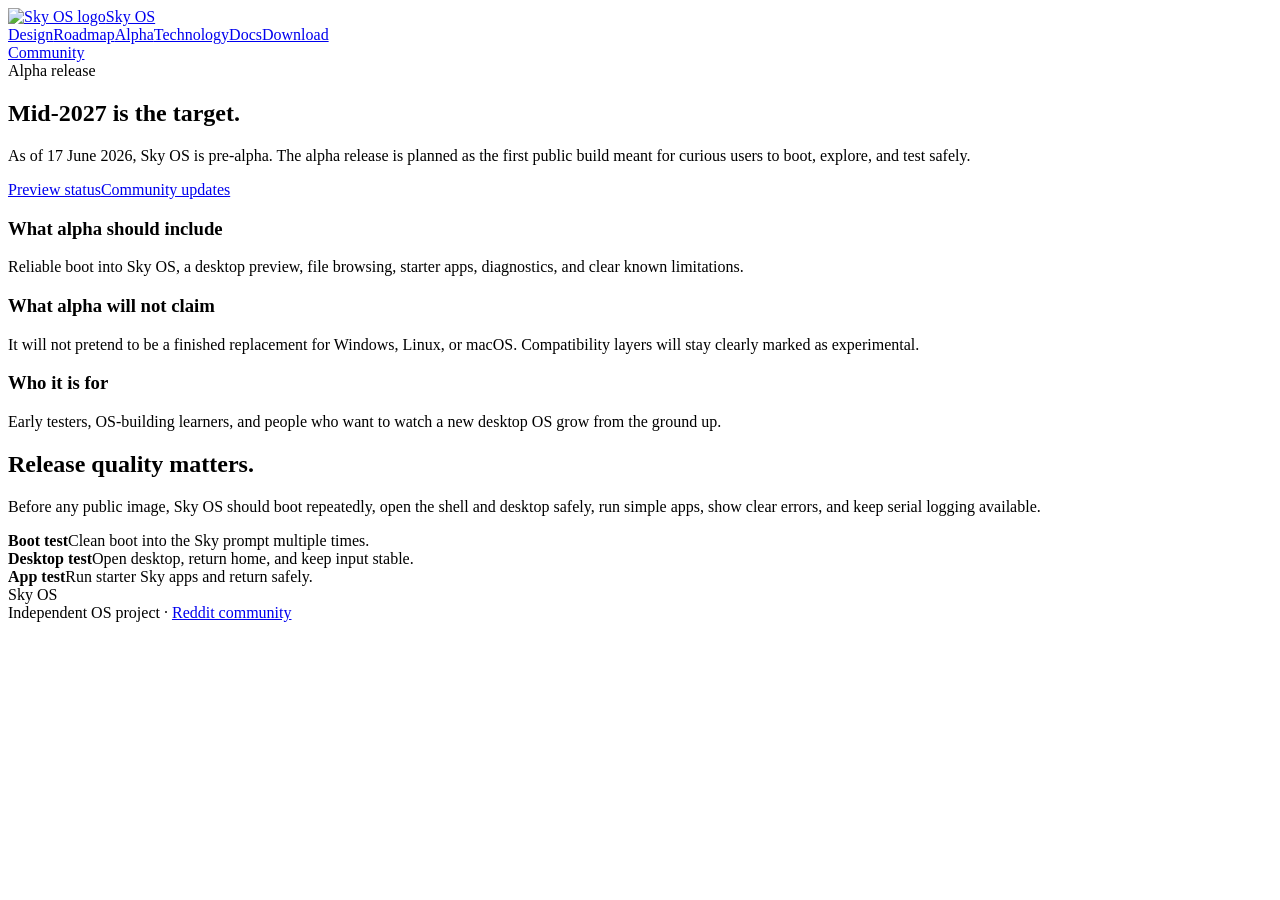
==== alpha.html @ d3cbd20b "Add files via upload" ====
<!doctype html><html lang="en"><head><meta charset="utf-8"><meta name="viewport" content="width=device-width,initial-scale=1"><title>Sky OS — Alpha</title><link rel="stylesheet" href="assets/style.css"></head><body><nav class="nav"><div class="nav-inner"><a class="brand" href="index.html"><img src="assets/sky-os-logo.png" alt="Sky OS logo"><span>Sky OS</span></a><div class="nav-links"><a href="design.html">Design</a><a href="roadmap.html">Roadmap</a><a href="alpha.html">Alpha</a><a href="technology.html">Technology</a><a href="docs.html">Docs</a><a href="download.html">Download</a></div><a class="nav-cta" href="https://www.reddit.com/r/Sky_os_development/">Community</a></div></nav><main class="page">
<section class="section hero"><div class="eyebrow">Alpha release</div><h1>Mid‑2027 is the target.</h1><p>As of 17 June 2026, Sky OS is pre‑alpha. The alpha release is planned as the first public build meant for curious users to boot, explore, and test safely.</p><div class="actions"><a class="button" href="download.html">Preview status</a><a class="button secondary" href="https://www.reddit.com/r/Sky_os_development/">Community updates</a></div></section>
<section class="section"><div class="grid"><div class="card"><h3>What alpha should include</h3><p>Reliable boot into Sky OS, a desktop preview, file browsing, starter apps, diagnostics, and clear known limitations.</p></div><div class="card"><h3>What alpha will not claim</h3><p>It will not pretend to be a finished replacement for Windows, Linux, or macOS. Compatibility layers will stay clearly marked as experimental.</p></div><div class="card"><h3>Who it is for</h3><p>Early testers, OS-building learners, and people who want to watch a new desktop OS grow from the ground up.</p></div></div></section>
<section class="section light-band"><div class="split"><div><h2>Release quality matters.</h2><p class="lead">Before any public image, Sky OS should boot repeatedly, open the shell and desktop safely, run simple apps, show clear errors, and keep serial logging available.</p></div><div class="panel mini-grid"><div class="mini-card"><strong>Boot test</strong><span>Clean boot into the Sky prompt multiple times.</span></div><div class="mini-card"><strong>Desktop test</strong><span>Open desktop, return home, and keep input stable.</span></div><div class="mini-card"><strong>App test</strong><span>Run starter Sky apps and return safely.</span></div></div></div></section>
</main><footer class="footer"><div class="footer-inner"><div>Sky OS</div><div>Independent OS project · <a href="https://www.reddit.com/r/Sky_os_development/">Reddit community</a></div></div></footer><script src="assets/main.js"></script></body></html>
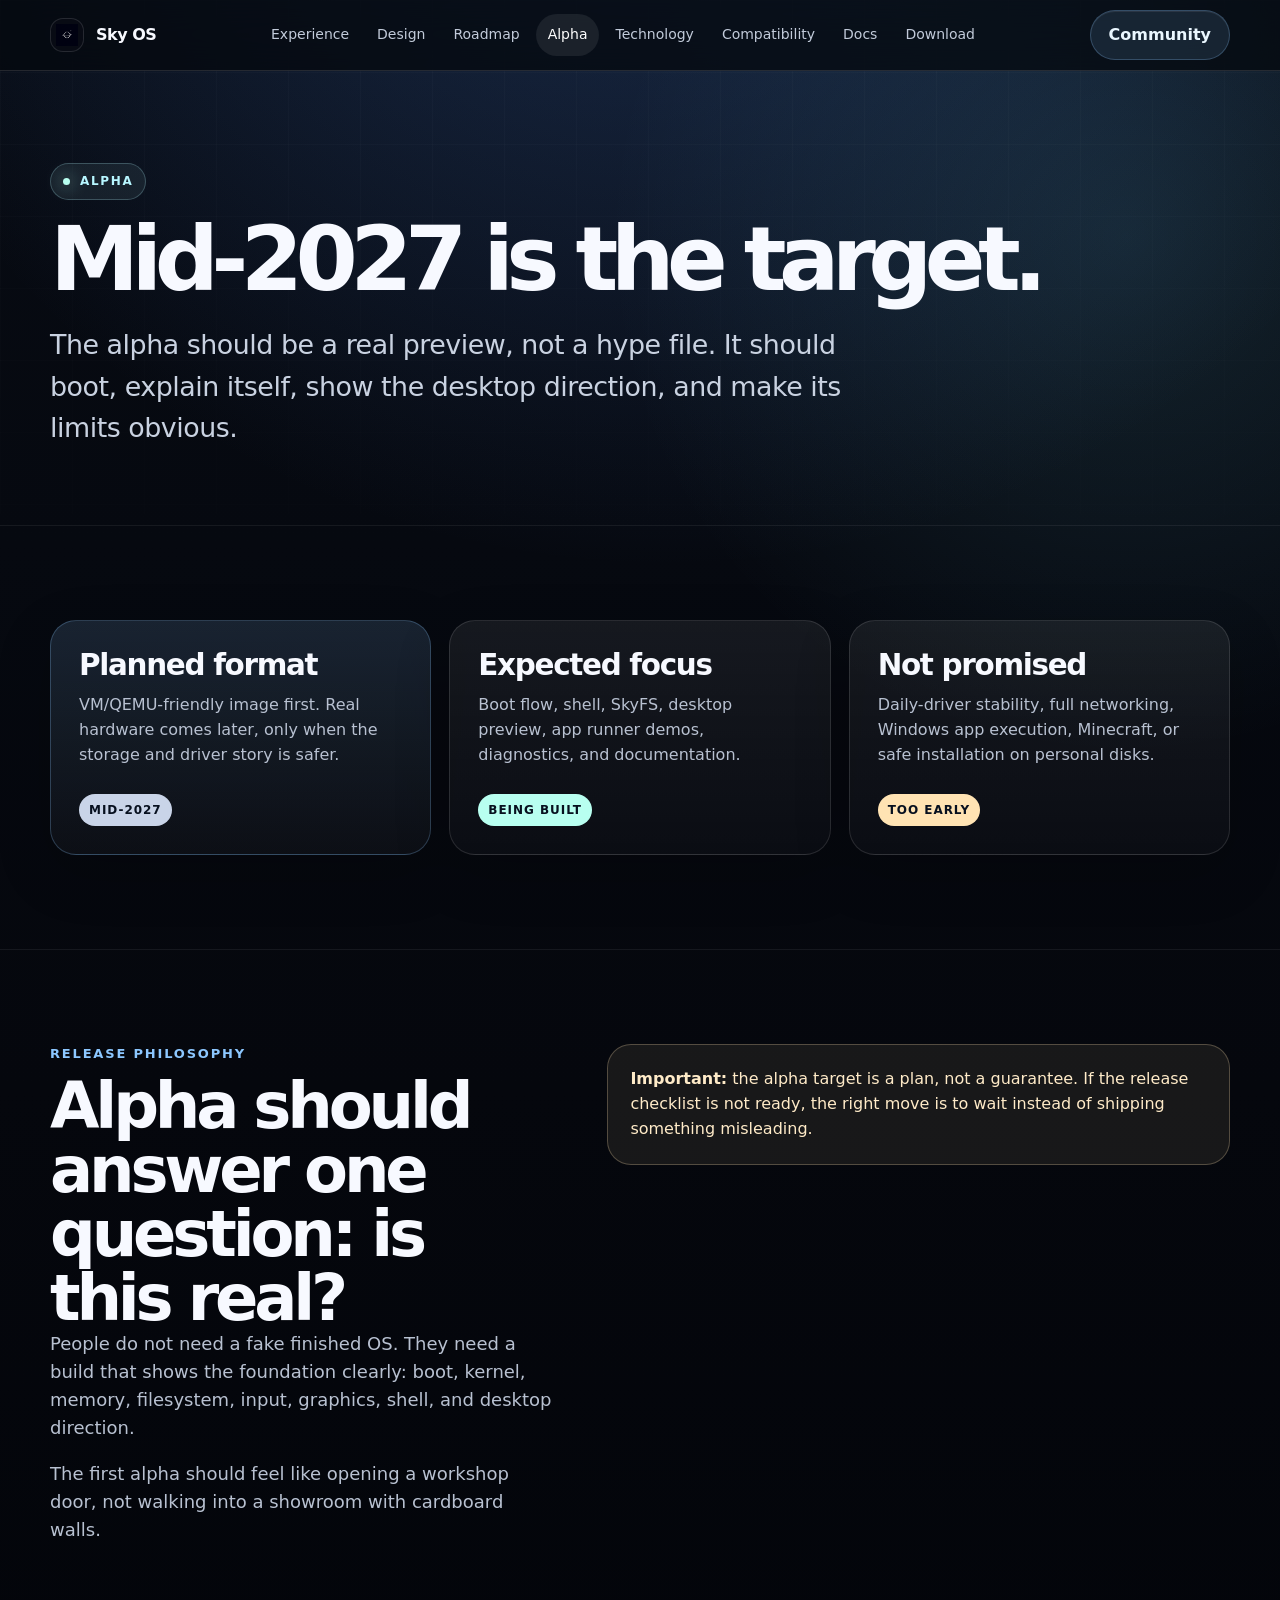
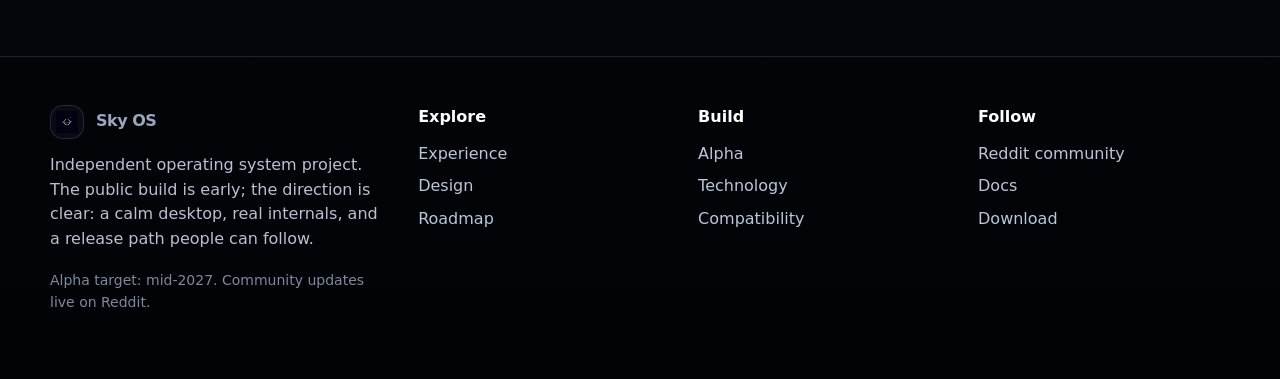
==== commit 51e3ba2d: "Add files via upload" ====
--- a/alpha.html
+++ b/alpha.html
@@ -1,5 +1,47 @@
-<!doctype html><html lang="en"><head><meta charset="utf-8"><meta name="viewport" content="width=device-width,initial-scale=1"><title>Sky OS — Alpha</title><link rel="stylesheet" href="assets/style.css"></head><body><nav class="nav"><div class="nav-inner"><a class="brand" href="index.html"><img src="assets/sky-os-logo.png" alt="Sky OS logo"><span>Sky OS</span></a><div class="nav-links"><a href="design.html">Design</a><a href="roadmap.html">Roadmap</a><a href="alpha.html">Alpha</a><a href="technology.html">Technology</a><a href="docs.html">Docs</a><a href="download.html">Download</a></div><a class="nav-cta" href="https://www.reddit.com/r/Sky_os_development/">Community</a></div></nav><main class="page">
-<section class="section hero"><div class="eyebrow">Alpha release</div><h1>Mid‑2027 is the target.</h1><p>As of 17 June 2026, Sky OS is pre‑alpha. The alpha release is planned as the first public build meant for curious users to boot, explore, and test safely.</p><div class="actions"><a class="button" href="download.html">Preview status</a><a class="button secondary" href="https://www.reddit.com/r/Sky_os_development/">Community updates</a></div></section>
-<section class="section"><div class="grid"><div class="card"><h3>What alpha should include</h3><p>Reliable boot into Sky OS, a desktop preview, file browsing, starter apps, diagnostics, and clear known limitations.</p></div><div class="card"><h3>What alpha will not claim</h3><p>It will not pretend to be a finished replacement for Windows, Linux, or macOS. Compatibility layers will stay clearly marked as experimental.</p></div><div class="card"><h3>Who it is for</h3><p>Early testers, OS-building learners, and people who want to watch a new desktop OS grow from the ground up.</p></div></div></section>
-<section class="section light-band"><div class="split"><div><h2>Release quality matters.</h2><p class="lead">Before any public image, Sky OS should boot repeatedly, open the shell and desktop safely, run simple apps, show clear errors, and keep serial logging available.</p></div><div class="panel mini-grid"><div class="mini-card"><strong>Boot test</strong><span>Clean boot into the Sky prompt multiple times.</span></div><div class="mini-card"><strong>Desktop test</strong><span>Open desktop, return home, and keep input stable.</span></div><div class="mini-card"><strong>App test</strong><span>Run starter Sky apps and return safely.</span></div></div></div></section>
-</main><footer class="footer"><div class="footer-inner"><div>Sky OS</div><div>Independent OS project · <a href="https://www.reddit.com/r/Sky_os_development/">Reddit community</a></div></div></footer><script src="assets/main.js"></script></body></html>+<!doctype html>
+<html lang="en">
+<head>
+  <meta charset="utf-8">
+  <meta name="viewport" content="width=device-width, initial-scale=1">
+  <title>Sky OS Alpha — Mid 2027 target</title>
+  <meta name="description" content="Sky OS alpha release target, what the first preview should include, and what it will not claim.">
+  <meta name="theme-color" content="#05070d">
+  <meta property="og:title" content="Sky OS Alpha — Mid 2027 target">
+  <meta property="og:description" content="Sky OS alpha release target, what the first preview should include, and what it will not claim.">
+  <meta property="og:type" content="website">
+  <meta property="og:image" content="assets/sky-os-desktop.png">
+  <link rel="icon" href="assets/sky-os-logo.png">
+  <link rel="stylesheet" href="assets/style.css">
+</head>
+<body>
+<header class="site-header">
+  <div class="container nav">
+    <a class="brand" href="index.html" aria-label="Sky OS home"><span class="brand-mark"><img src="assets/sky-os-logo.png" alt=""></span><span>Sky OS</span></a>
+    <nav class="nav-links" aria-label="Primary navigation"><a href="experience.html" class="">Experience</a><a href="design.html" class="">Design</a><a href="roadmap.html" class="">Roadmap</a><a href="alpha.html" class="active">Alpha</a><a href="technology.html" class="">Technology</a><a href="compatibility.html" class="">Compatibility</a><a href="docs.html" class="">Docs</a><a href="download.html" class="">Download</a></nav>
+    <div class="nav-cta"><a class="btn soft" href="community.html">Community</a></div>
+    <button class="menu-button" data-menu-button type="button">Menu</button>
+  </div>
+  <nav class="mobile-nav" data-mobile-nav aria-label="Mobile navigation"><a href="index.html">Home</a><a href="experience.html">Experience</a><a href="design.html">Design</a><a href="roadmap.html">Roadmap</a><a href="alpha.html">Alpha</a><a href="technology.html">Technology</a><a href="compatibility.html">Compatibility</a><a href="docs.html">Docs</a><a href="download.html">Download</a><a href="community.html">Community</a></nav>
+</header>
+<main>
+
+<section class="page-hero"><div class="container reveal"><div class="kicker"><span class="dot"></span> Alpha</div><h1>Mid-2027 is the target.</h1><p class="lead">The alpha should be a real preview, not a hype file. It should boot, explain itself, show the desktop direction, and make its limits obvious.</p></div></section>
+<section class="section"><div class="container grid three"><article class="card highlight reveal"><h3>Planned format</h3><p>VM/QEMU-friendly image first. Real hardware comes later, only when the storage and driver story is safer.</p><span class="status future">mid-2027</span></article><article class="card reveal"><h3>Expected focus</h3><p>Boot flow, shell, SkyFS, desktop preview, app runner demos, diagnostics, and documentation.</p><span class="status progress">being built</span></article><article class="card reveal"><h3>Not promised</h3><p>Daily-driver stability, full networking, Windows app execution, Minecraft, or safe installation on personal disks.</p><span class="status warn">too early</span></article></div></section>
+<section class="section"><div class="container split"><div class="prose reveal"><div class="overline">Release philosophy</div><h2>Alpha should answer one question: is this real?</h2><p>People do not need a fake finished OS. They need a build that shows the foundation clearly: boot, kernel, memory, filesystem, input, graphics, shell, and desktop direction.</p><p>The first alpha should feel like opening a workshop door, not walking into a showroom with cardboard walls.</p></div><div class="warning reveal"><strong>Important:</strong> the alpha target is a plan, not a guarantee. If the release checklist is not ready, the right move is to wait instead of shipping something misleading.</div></div></section>
+
+</main>
+<footer class="footer">
+  <div class="container footer-grid">
+    <div>
+      <div class="brand" style="margin-bottom:14px"><span class="brand-mark"><img src="assets/sky-os-logo.png" alt=""></span><span>Sky OS</span></div>
+      <p>Independent operating system project. The public build is early; the direction is clear: a calm desktop, real internals, and a release path people can follow.</p>
+      <p class="small">Alpha target: mid-2027. Community updates live on Reddit.</p>
+    </div>
+    <div><strong>Explore</strong><a href="experience.html">Experience</a><a href="design.html">Design</a><a href="roadmap.html">Roadmap</a></div>
+    <div><strong>Build</strong><a href="alpha.html">Alpha</a><a href="technology.html">Technology</a><a href="compatibility.html">Compatibility</a></div>
+    <div><strong>Follow</strong><a href="https://www.reddit.com/r/Sky_os_development/">Reddit community</a><a href="docs.html">Docs</a><a href="download.html">Download</a></div>
+  </div>
+</footer>
+<script src="assets/main.js"></script>
+</body>
+</html>
--- a/assets/style.css
+++ b/assets/style.css
@@ -0,0 +1,84 @@
+:root{
+  --bg:#05070d;
+  --bg2:#070b13;
+  --ink:#f7f9ff;
+  --muted:#b8c1d1;
+  --quiet:#7e899d;
+  --line:rgba(255,255,255,.12);
+  --line2:rgba(255,255,255,.2);
+  --panel:rgba(255,255,255,.055);
+  --panel2:rgba(255,255,255,.085);
+  --blue:#8cc7ff;
+  --cyan:#b7f6ff;
+  --mint:#b8fff0;
+  --warm:#ffe3b3;
+  --max:1180px;
+  --r:26px;
+  --shadow:0 32px 90px rgba(0,0,0,.42);
+}
+*{box-sizing:border-box}
+html{scroll-behavior:smooth}
+body{
+  margin:0;
+  font-family:Inter, ui-sans-serif, system-ui, -apple-system, BlinkMacSystemFont, "Segoe UI", sans-serif;
+  color:var(--ink);
+  background:
+    radial-gradient(circle at 52% -16%, rgba(76,130,220,.33), transparent 37%),
+    radial-gradient(circle at 88% 12%, rgba(117,224,255,.12), transparent 25%),
+    linear-gradient(180deg,#070b13 0%,#05070d 55%,#020409 100%);
+  line-height:1.55;
+  overflow-x:hidden;
+}
+body:before{
+  content:"";
+  position:fixed; inset:0; pointer-events:none; z-index:-2;
+  background-image:linear-gradient(rgba(255,255,255,.025) 1px,transparent 1px),linear-gradient(90deg,rgba(255,255,255,.025) 1px,transparent 1px);
+  background-size:72px 72px;
+  mask-image:linear-gradient(to bottom,black,transparent 76%);
+}
+a{color:inherit;text-decoration:none}
+img{max-width:100%;display:block}
+.container{width:min(var(--max),calc(100% - 42px));margin-inline:auto}
+.site-header{position:sticky;top:0;z-index:50;background:rgba(5,8,14,.75);backdrop-filter:blur(20px);border-bottom:1px solid var(--line)}
+.nav{height:70px;display:flex;align-items:center;gap:24px;justify-content:space-between}
+.brand{display:flex;align-items:center;gap:12px;font-weight:850;letter-spacing:-.03em}
+.brand-mark{width:34px;height:34px;border-radius:13px;background:#080b14;border:1px solid var(--line);display:grid;place-items:center;overflow:hidden}
+.brand-mark img{width:22px;height:22px;object-fit:contain}
+.nav-links{display:flex;align-items:center;gap:4px;color:#c2cbda;font-size:14px}
+.nav-links a{padding:10px 12px;border-radius:999px;transition:.18s ease}
+.nav-links a:hover,.nav-links a.active{background:rgba(255,255,255,.08);color:#fff}
+.nav-cta{display:flex;align-items:center;gap:10px}
+.menu-button{display:none;border:1px solid var(--line);background:rgba(255,255,255,.05);color:white;border-radius:999px;padding:9px 12px;font:inherit}
+.mobile-nav{display:none}
+.btn{display:inline-flex;align-items:center;justify-content:center;gap:9px;padding:12px 18px;border-radius:999px;border:1px solid var(--line2);background:rgba(255,255,255,.075);color:white;font-weight:780;box-shadow:inset 0 1px rgba(255,255,255,.08);transition:.18s ease;cursor:pointer}
+.btn:hover{transform:translateY(-1px);background:rgba(255,255,255,.12);border-color:rgba(255,255,255,.3)}
+.btn.primary{background:linear-gradient(180deg,#ffffff,#dce9ff);color:#08111f;border-color:transparent;box-shadow:0 18px 50px rgba(142,199,255,.16)}
+.btn.soft{background:rgba(140,199,255,.12);border-color:rgba(140,199,255,.25);color:#eaf7ff}
+.btn.disabled{opacity:.55;cursor:not-allowed;pointer-events:none}
+.hero{padding:72px 0 70px;min-height:calc(100vh - 70px);display:grid;align-items:center}
+.hero-grid{display:grid;grid-template-columns:.92fr 1.08fr;gap:58px;align-items:center}
+.kicker{display:inline-flex;align-items:center;gap:10px;color:var(--cyan);border:1px solid rgba(183,246,255,.23);background:rgba(183,246,255,.075);border-radius:999px;padding:8px 12px;font-size:12px;text-transform:uppercase;letter-spacing:.14em;font-weight:850;margin-bottom:18px}
+.kicker .dot{width:7px;height:7px;border-radius:50%;background:var(--mint);box-shadow:0 0 18px var(--mint)}
+h1,.hero-title{font-size:clamp(54px,8vw,112px);line-height:.92;letter-spacing:-.085em;margin:0;max-width:940px}
+h2{font-size:clamp(34px,5vw,72px);line-height:1;letter-spacing:-.065em;margin:0}
+h3{font-size:clamp(22px,2.3vw,34px);line-height:1.1;letter-spacing:-.045em;margin:0 0 12px}
+p{color:var(--muted);margin:0 0 18px}.lead{font-size:clamp(19px,2.1vw,27px);color:#c9d2e1;margin-top:24px;max-width:780px;letter-spacing:-.018em}.small{font-size:14px;color:var(--quiet)}
+.hero-actions{display:flex;gap:12px;flex-wrap:wrap;margin-top:32px}.fineprint{margin-top:20px;color:#9ba8bb;font-size:14px}
+.hero-panel{position:relative;border-radius:34px;border:1px solid var(--line);background:linear-gradient(180deg,rgba(255,255,255,.075),rgba(255,255,255,.03));padding:12px;box-shadow:var(--shadow);overflow:hidden}.hero-panel:before{content:"";position:absolute;inset:-25%;background:radial-gradient(circle at 50% 0%,rgba(140,199,255,.2),transparent 38%);pointer-events:none}.hero-panel img{position:relative;border-radius:24px;width:100%;box-shadow:0 18px 65px rgba(0,0,0,.45)}.panel-caption{position:relative;display:flex;justify-content:space-between;gap:16px;padding:13px 8px 3px;color:#9eabc0;font-size:14px}
+.logo-tile{width:120px;height:120px;border-radius:30px;border:1px solid var(--line);background:linear-gradient(145deg,rgba(255,255,255,.08),rgba(255,255,255,.02));display:grid;place-items:center;margin-bottom:22px;box-shadow:0 20px 70px rgba(0,0,0,.28)}.logo-tile img{width:76px;height:76px;object-fit:contain}
+.section{padding:94px 0;border-top:1px solid rgba(255,255,255,.065)}.section.tight{padding:58px 0}.section-head{display:flex;align-items:end;justify-content:space-between;gap:28px;margin-bottom:36px}.section-head p{max-width:620px}.overline{color:var(--blue);font-size:13px;text-transform:uppercase;letter-spacing:.14em;font-weight:850;margin-bottom:10px}
+.grid{display:grid;gap:18px}.grid.two{grid-template-columns:repeat(2,minmax(0,1fr))}.grid.three{grid-template-columns:repeat(3,minmax(0,1fr))}.grid.four{grid-template-columns:repeat(4,minmax(0,1fr))}
+.card{background:linear-gradient(180deg,rgba(255,255,255,.065),rgba(255,255,255,.025));border:1px solid var(--line);border-radius:var(--r);padding:28px;box-shadow:0 18px 55px rgba(0,0,0,.2)}.card.feature{min-height:260px;display:flex;flex-direction:column;justify-content:space-between}.card.highlight{background:linear-gradient(180deg,rgba(140,199,255,.14),rgba(255,255,255,.03));border-color:rgba(140,199,255,.25)}.card .num{color:var(--blue);font-size:13px;font-weight:900;letter-spacing:.15em;text-transform:uppercase;margin-bottom:18px}.card p:last-child{margin-bottom:0}
+.split{display:grid;grid-template-columns:.9fr 1.1fr;gap:48px;align-items:start}.split.reverse{grid-template-columns:1.1fr .9fr}.prose p{font-size:18px}.prose .lead{font-size:24px}
+.list{display:grid;gap:13px;margin:20px 0 0;padding:0;list-style:none}.list li{display:flex;gap:12px;color:#c8d1df}.list li:before{content:"";width:9px;height:9px;border-radius:50%;background:linear-gradient(180deg,var(--blue),#4a92ff);margin-top:8px;flex:none}
+.pill-row{display:flex;flex-wrap:wrap;gap:10px}.pill{border:1px solid var(--line);background:rgba(255,255,255,.052);border-radius:999px;padding:9px 12px;color:#cbd4e3;font-size:14px}.pill.good{background:rgba(184,255,240,.12);border-color:rgba(184,255,240,.24);color:#e9fffb}.pill.warn{background:rgba(255,227,179,.12);border-color:rgba(255,227,179,.25);color:#fff0d0}
+.timeline{position:relative;display:grid;gap:14px}.timeline:before{content:"";position:absolute;left:22px;top:10px;bottom:10px;width:1px;background:linear-gradient(var(--blue),rgba(255,255,255,.09))}.step{position:relative;display:grid;grid-template-columns:58px 1fr;gap:16px}.step-dot{width:44px;height:44px;border-radius:50%;display:grid;place-items:center;background:#0b1424;border:1px solid rgba(140,199,255,.28);color:var(--blue);font-size:13px;font-weight:900;z-index:1}.step-body{padding:20px 22px;border-radius:22px;background:rgba(255,255,255,.052);border:1px solid var(--line)}.step.done .step-dot{background:linear-gradient(180deg,#eff9ff,#93d1ff);color:#07111f}.step.now .step-dot{box-shadow:0 0 0 8px rgba(140,199,255,.08)}
+.status{display:inline-flex;align-items:center;border-radius:999px;padding:7px 10px;font-size:12px;font-weight:850;letter-spacing:.08em;text-transform:uppercase;color:#07101f;background:#eaf6ff;margin-top:8px}.status.progress{background:#b8fff0}.status.future{background:#c9d4e8}.status.warn{background:#ffe3b3}
+.showcase{border-radius:34px;background:linear-gradient(180deg,rgba(255,255,255,.075),rgba(255,255,255,.03));border:1px solid var(--line);padding:12px;box-shadow:var(--shadow);overflow:hidden}.showcase img{border-radius:24px;width:100%;box-shadow:0 20px 70px rgba(0,0,0,.45)}.caption{display:flex;justify-content:space-between;gap:16px;padding:14px 8px 4px;color:#9faabc;font-size:14px}
+.note{border:1px solid rgba(140,199,255,.25);background:rgba(140,199,255,.08);border-radius:24px;padding:22px;color:#d9eeff}.warning{border:1px solid rgba(255,227,179,.26);background:rgba(255,227,179,.08);border-radius:24px;padding:22px;color:#ffebc8}.download-panel{border-radius:34px;border:1px solid var(--line);background:linear-gradient(180deg,rgba(255,255,255,.075),rgba(255,255,255,.025));padding:34px;box-shadow:var(--shadow)}.download-panel h2{font-size:clamp(36px,5vw,76px)}.download-panel .download-row{display:flex;gap:12px;flex-wrap:wrap;margin-top:26px}.receipt{margin-top:24px;border-left:2px solid rgba(140,199,255,.45);padding-left:18px;color:#b8c3d5}.receipt strong{display:block;color:#fff;margin-bottom:4px}
+.codebox{background:#02050a;border:1px solid var(--line);border-radius:24px;padding:20px;overflow:auto;color:#e7f6ff;box-shadow:inset 0 0 0 1px rgba(255,255,255,.02)}.codebox pre{margin:0;white-space:pre-wrap}.table{border:1px solid var(--line);border-radius:24px;overflow:hidden}.table-row{display:grid;grid-template-columns:1fr 2fr;gap:18px;padding:18px 22px;border-top:1px solid var(--line);background:rgba(255,255,255,.035)}.table-row:first-child{border-top:0}.table-row strong{color:white}.table-row span{color:#c2ccdc}
+.page-hero{padding:92px 0 58px}.page-hero h1{font-size:clamp(50px,7vw,96px);max-width:1000px}.page-hero .lead{max-width:850px}
+.footer{border-top:1px solid var(--line);padding:48px 0;color:#9ba7ba;background:rgba(0,0,0,.2)}.footer-grid{display:grid;grid-template-columns:1.35fr repeat(3,1fr);gap:28px}.footer a{display:block;padding:4px 0;color:#bbc6d8}.footer strong{display:block;color:white;margin-bottom:8px}
+.reveal{opacity:0;transform:translateY(16px);transition:.6s ease}.reveal.visible{opacity:1;transform:none}
+@media (max-width:980px){.hero-grid,.split,.split.reverse,.grid.two,.grid.three,.grid.four,.footer-grid{grid-template-columns:1fr}.section-head{display:block}.section-head .btn{margin-top:20px}.nav-links,.nav-cta{display:none}.menu-button{display:inline-flex}.mobile-nav.open{display:grid;gap:8px;padding:0 20px 18px;border-top:1px solid var(--line)}.mobile-nav a{padding:12px 0;color:#d2d9e6}.nav{height:64px}.hero{text-align:center}.hero-actions{justify-content:center}.lead{margin-left:auto;margin-right:auto}.logo-tile{margin-inline:auto}.page-hero{text-align:center}.page-hero .lead{margin-inline:auto}.table-row{grid-template-columns:1fr}.caption,.panel-caption{display:block}.hero-panel{margin-top:12px}}
+@media (max-width:560px){.container{width:min(100% - 28px,var(--max))}.hero{padding:48px 0}.section{padding:70px 0}.card,.download-panel{padding:22px}.showcase,.hero-panel{border-radius:24px}.showcase img,.hero-panel img{border-radius:16px}h1,.hero-title{letter-spacing:-.06em}.nav{gap:10px}.brand span:last-child{font-size:15px}}
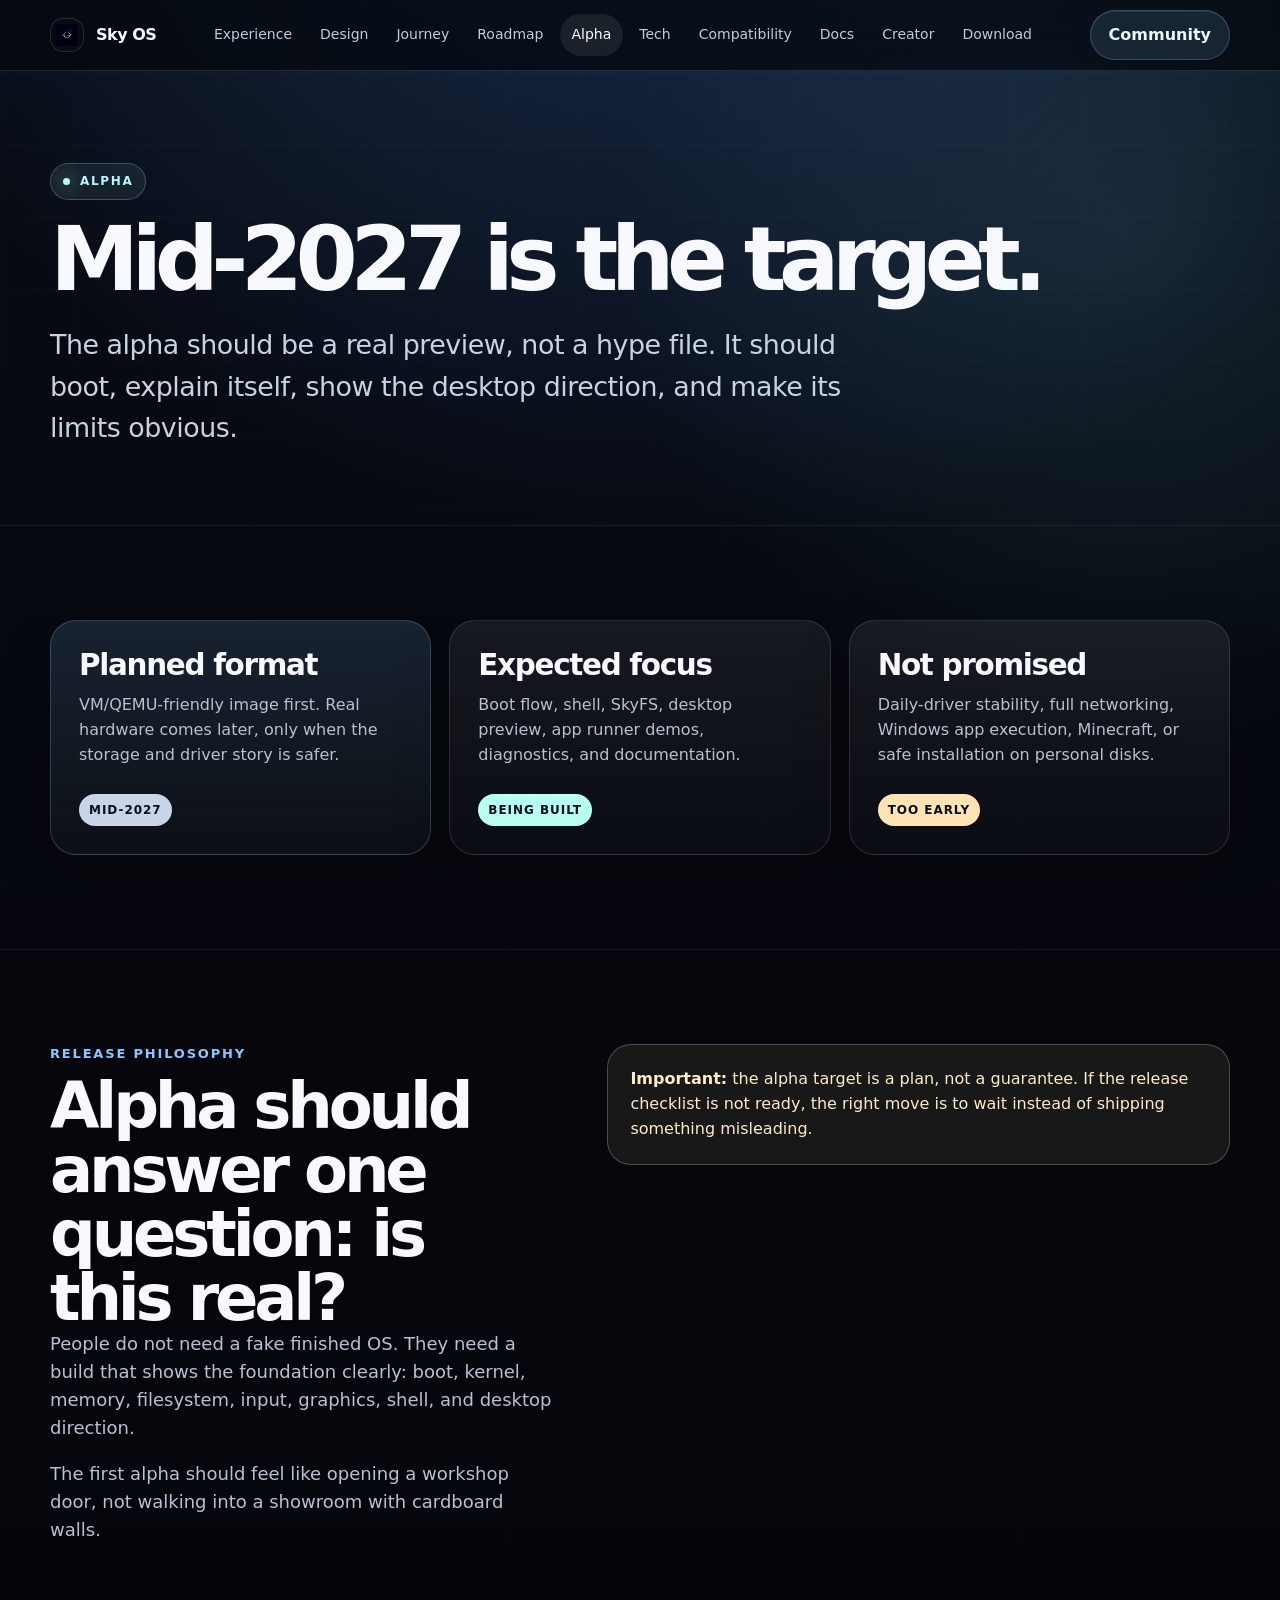
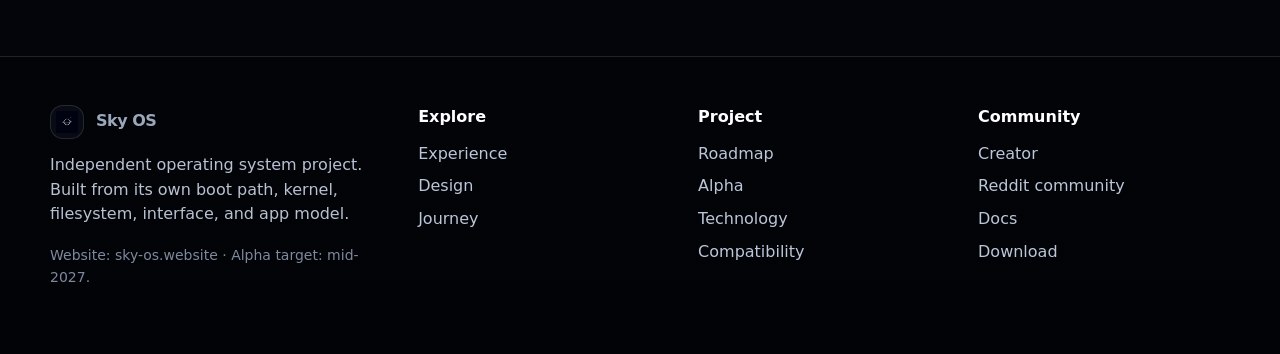
==== commit 62d38ad8: "Add files via upload" ====
--- a/alpha.html
+++ b/alpha.html
@@ -17,11 +17,11 @@
 <header class="site-header">
   <div class="container nav">
     <a class="brand" href="index.html" aria-label="Sky OS home"><span class="brand-mark"><img src="assets/sky-os-logo.png" alt=""></span><span>Sky OS</span></a>
-    <nav class="nav-links" aria-label="Primary navigation"><a href="experience.html" class="">Experience</a><a href="design.html" class="">Design</a><a href="roadmap.html" class="">Roadmap</a><a href="alpha.html" class="active">Alpha</a><a href="technology.html" class="">Technology</a><a href="compatibility.html" class="">Compatibility</a><a href="docs.html" class="">Docs</a><a href="download.html" class="">Download</a></nav>
+    <nav class="nav-links" aria-label="Primary navigation"><a href="experience.html" class="">Experience</a><a href="design.html" class="">Design</a><a href="journey.html" class="">Journey</a><a href="roadmap.html" class="">Roadmap</a><a href="alpha.html" class="active">Alpha</a><a href="technology.html" class="">Tech</a><a href="compatibility.html" class="">Compatibility</a><a href="docs.html" class="">Docs</a><a href="creator.html" class="">Creator</a><a href="download.html" class="">Download</a></nav>
     <div class="nav-cta"><a class="btn soft" href="community.html">Community</a></div>
     <button class="menu-button" data-menu-button type="button">Menu</button>
   </div>
-  <nav class="mobile-nav" data-mobile-nav aria-label="Mobile navigation"><a href="index.html">Home</a><a href="experience.html">Experience</a><a href="design.html">Design</a><a href="roadmap.html">Roadmap</a><a href="alpha.html">Alpha</a><a href="technology.html">Technology</a><a href="compatibility.html">Compatibility</a><a href="docs.html">Docs</a><a href="download.html">Download</a><a href="community.html">Community</a></nav>
+  <nav class="mobile-nav" data-mobile-nav aria-label="Mobile navigation"><a href="index.html">Home</a><a href="experience.html">Experience</a><a href="design.html">Design</a><a href="journey.html">Journey</a><a href="roadmap.html">Roadmap</a><a href="alpha.html">Alpha</a><a href="technology.html">Technology</a><a href="compatibility.html">Compatibility</a><a href="docs.html">Docs</a><a href="creator.html">Creator</a><a href="download.html">Download</a><a href="community.html">Community</a></nav>
 </header>
 <main>
 
@@ -34,12 +34,12 @@
   <div class="container footer-grid">
     <div>
       <div class="brand" style="margin-bottom:14px"><span class="brand-mark"><img src="assets/sky-os-logo.png" alt=""></span><span>Sky OS</span></div>
-      <p>Independent operating system project. The public build is early; the direction is clear: a calm desktop, real internals, and a release path people can follow.</p>
-      <p class="small">Alpha target: mid-2027. Community updates live on Reddit.</p>
+      <p>Independent operating system project. Built from its own boot path, kernel, filesystem, interface, and app model.</p>
+      <p class="small">Website: sky-os.website · Alpha target: mid-2027.</p>
     </div>
-    <div><strong>Explore</strong><a href="experience.html">Experience</a><a href="design.html">Design</a><a href="roadmap.html">Roadmap</a></div>
-    <div><strong>Build</strong><a href="alpha.html">Alpha</a><a href="technology.html">Technology</a><a href="compatibility.html">Compatibility</a></div>
-    <div><strong>Follow</strong><a href="https://www.reddit.com/r/Sky_os_development/">Reddit community</a><a href="docs.html">Docs</a><a href="download.html">Download</a></div>
+    <div><strong>Explore</strong><a href="experience.html">Experience</a><a href="design.html">Design</a><a href="journey.html">Journey</a></div>
+    <div><strong>Project</strong><a href="roadmap.html">Roadmap</a><a href="alpha.html">Alpha</a><a href="technology.html">Technology</a><a href="compatibility.html">Compatibility</a></div>
+    <div><strong>Community</strong><a href="creator.html">Creator</a><a href="https://www.reddit.com/r/Sky_os_development/">Reddit community</a><a href="docs.html">Docs</a><a href="download.html">Download</a></div>
   </div>
 </footer>
 <script src="assets/main.js"></script>
